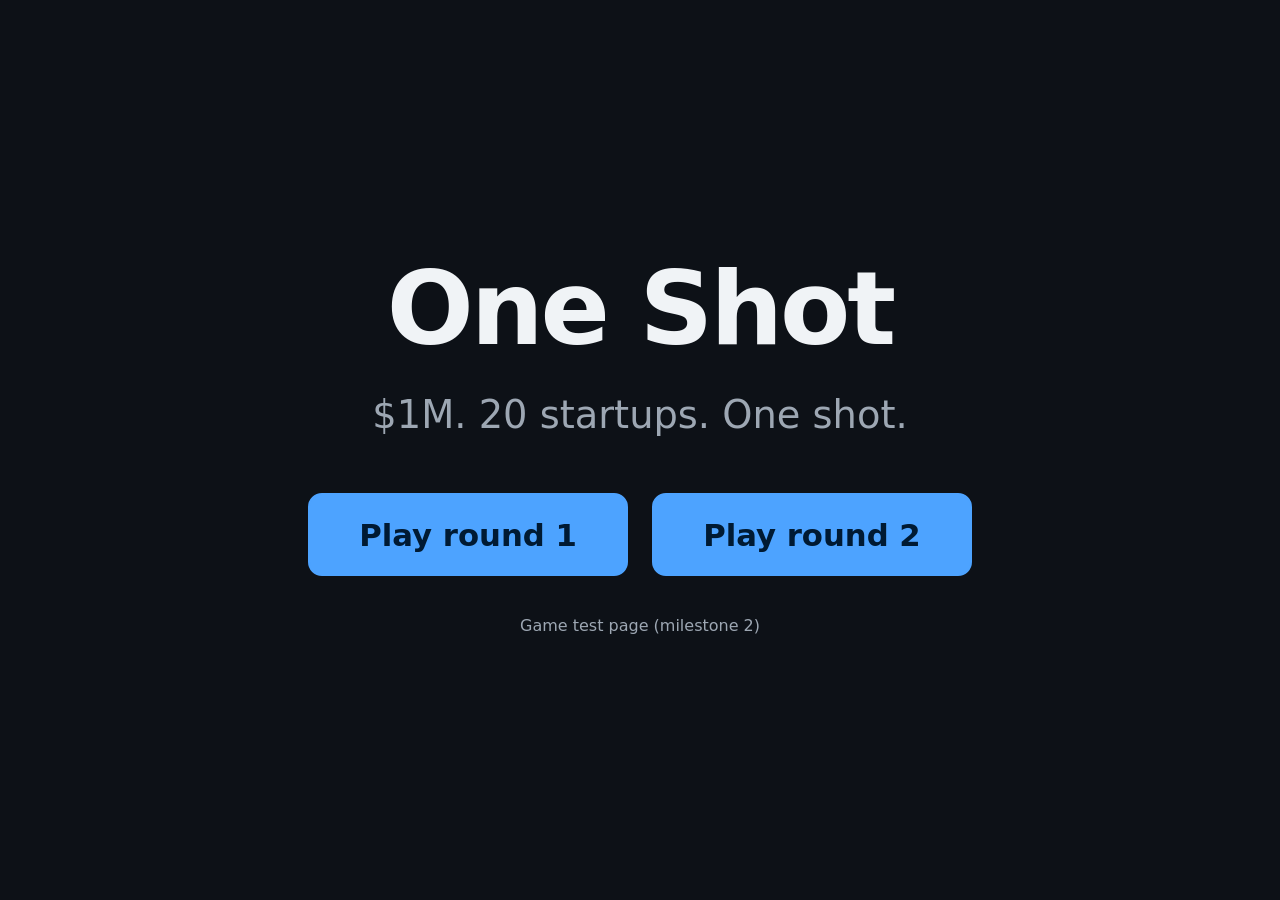
==== index.html @ 9111a74a "Milestone 2: 2D game logic - Two fixed seeded rounds of 20 fictional startups (unicorn world) - Inve" ====
<!DOCTYPE html>
<html lang="en">
<head>
  <meta charset="utf-8">
  <meta name="viewport" content="width=device-width, initial-scale=1">
  <title>One Shot</title>
  <link rel="stylesheet" href="css/style.css">
</head>
<body>
  <main id="app"></main>
  <script type="module" src="js/ui.js"></script>
</body>
</html>
---- css/style.css ----
/* One Shot: large text and high contrast for a projector. */

:root {
  --bg: #0d1117;
  --panel: #161b22;
  --line: #30363d;
  --text: #f0f3f6;
  --muted: #9da7b3;
  --gold: #ffcc33;
  --green: #2ecc71;
  --red: #ff5c5c;
  --blue: #4da3ff;
}

* { box-sizing: border-box; }

html, body {
  margin: 0;
  height: 100%;
  background: var(--bg);
  color: var(--text);
  font-family: system-ui, -apple-system, "Segoe UI", Roboto, sans-serif;
}

#app {
  min-height: 100vh;
  display: flex;
  justify-content: center;
  padding: 2vh 3vw;
}

section { width: 100%; max-width: 1400px; display: flex; flex-direction: column; align-items: center; }

/* ---------------------------------------------------------------- menu */

.menu { justify-content: center; text-align: center; gap: 1.5rem; }
.menu h1 { font-size: clamp(3rem, 8vw, 7rem); margin: 0; letter-spacing: -0.03em; }
.subtitle { font-size: clamp(1.4rem, 3vw, 2.4rem); color: var(--muted); margin: 0; }
.menu-buttons { display: flex; gap: 1.5rem; margin-top: 2rem; }
.hint { color: var(--muted); font-size: 1rem; }

/* ---------------------------------------------------------------- buttons */

.btn {
  font: inherit;
  font-size: clamp(1.3rem, 2.4vw, 2rem);
  font-weight: 700;
  padding: 0.7em 1.6em;
  border-radius: 14px;
  border: 2px solid var(--line);
  background: var(--panel);
  color: var(--text);
  cursor: pointer;
}
.btn:hover:not(:disabled) { filter: brightness(1.2); }
.btn:disabled { opacity: 0.25; cursor: not-allowed; }
.btn.primary { background: var(--blue); border-color: var(--blue); color: #001a33; }
.btn.invest { background: var(--green); border-color: var(--green); color: #002611; }
.btn.pass { background: transparent; border-color: var(--red); color: var(--red); }

kbd {
  font-family: ui-monospace, monospace;
  font-size: 0.6em;
  padding: 0.1em 0.45em;
  margin-left: 0.4em;
  border: 1px solid currentColor;
  border-radius: 6px;
  opacity: 0.7;
}

/* ---------------------------------------------------------------- top bar */

.topbar {
  width: 100%;
  display: flex;
  justify-content: space-between;
  align-items: baseline;
  font-size: clamp(1.2rem, 2.2vw, 1.8rem);
  color: var(--muted);
}
.counter strong { color: var(--text); font-size: 1.5em; }

.dots { display: flex; gap: 0.5rem; margin: 1rem 0 0.5rem; }
.dot { width: 18px; height: 18px; border-radius: 50%; border: 2px solid var(--line); }
.dot.passed { background: var(--line); }
.dot.current { background: var(--text); border-color: var(--text); }

.best-before { font-size: clamp(1rem, 1.8vw, 1.4rem); color: var(--muted); margin: 0.5rem 0 1rem; }
.best-before strong { color: var(--text); }

/* ---------------------------------------------------------------- card */

.card {
  position: relative;
  width: min(900px, 100%);
  background: var(--panel);
  border: 3px solid var(--line);
  border-radius: 24px;
  padding: 3.2rem 3rem 2.4rem;
  text-align: center;
}
.card.is-best { border-color: var(--gold); box-shadow: 0 0 40px rgba(255, 204, 51, 0.35); }

.badge {
  position: absolute;
  top: -1.4rem;
  left: 50%;
  transform: translateX(-50%);
  background: var(--gold);
  color: #2b2000;
  font-weight: 900;
  font-size: clamp(1.2rem, 2.4vw, 2rem);
  letter-spacing: 0.06em;
  padding: 0.35em 1em;
  border-radius: 999px;
  white-space: nowrap;
}
.badge.hidden { visibility: hidden; }

.sector { text-transform: uppercase; letter-spacing: 0.15em; color: var(--blue); font-weight: 700; font-size: clamp(1rem, 1.6vw, 1.3rem); }
.name { font-size: clamp(2.4rem, 5vw, 4.2rem); margin: 0.3rem 0 0.6rem; }
.pitch { font-size: clamp(1.2rem, 2.2vw, 1.8rem); color: var(--muted); margin: 0 auto 1.8rem; max-width: 34ch; }
.return-label { text-transform: uppercase; letter-spacing: 0.15em; color: var(--muted); font-size: clamp(0.9rem, 1.4vw, 1.1rem); }
.return { font-size: clamp(4rem, 10vw, 8rem); font-weight: 900; line-height: 1; margin-top: 0.3rem; }
.card.is-best .return { color: var(--gold); }
.last-note { color: var(--red); font-weight: 700; font-size: clamp(1.1rem, 2vw, 1.6rem); margin: 1.2rem 0 0; }

.actions { display: flex; gap: 2rem; margin-top: 2rem; }

/* ---------------------------------------------------------------- reveal */

.headline { font-size: clamp(2rem, 4vw, 3.4rem); margin: 1rem 0 0.5rem; text-align: center; }
.headline strong { color: var(--gold); }

.summary { display: flex; gap: 3rem; font-size: clamp(1.1rem, 2vw, 1.6rem); margin-bottom: 1.5rem; flex-wrap: wrap; justify-content: center; }
.summary .label { text-transform: uppercase; letter-spacing: 0.1em; color: var(--muted); font-size: 0.75em; margin-right: 0.4em; }

.grid { width: 100%; display: grid; grid-template-columns: repeat(10, 1fr); gap: 0.6rem; }
.tile {
  background: var(--panel);
  border: 2px solid var(--line);
  border-radius: 12px;
  padding: 0.6rem 0.5rem;
  min-height: 7.5rem;
  display: flex;
  flex-direction: column;
  gap: 0.2rem;
}
.tile.unseen { opacity: 0.55; border-style: dashed; }
.tile.picked { border-color: var(--blue); box-shadow: 0 0 18px rgba(77, 163, 255, 0.5); opacity: 1; }
.tile.top { border-color: var(--gold); opacity: 1; }
.tile.picked.top { border-color: var(--gold); box-shadow: 0 0 22px rgba(255, 204, 51, 0.6); }
.tile-pos { color: var(--muted); font-size: 0.85rem; }
.unseen-label { font-size: 0.7rem; text-transform: uppercase; letter-spacing: 0.05em; }
.tile-name { font-weight: 700; font-size: 0.95rem; line-height: 1.15; }
.tile-value { font-size: 1.5rem; font-weight: 900; margin-top: auto; }
.tile.top .tile-value { color: var(--gold); }
.tile-tags { display: flex; flex-wrap: wrap; gap: 0.25rem; }

.tag { font-size: 0.72rem; font-weight: 800; padding: 0.15em 0.5em; border-radius: 999px; }
.tag.best { background: var(--gold); color: #2b2000; }
.tag.room { background: var(--blue); color: #001a33; }
.tag.bot { background: var(--text); color: var(--bg); }

.reveal-actions { margin-top: 1.5rem; width: 100%; display: flex; justify-content: center; }

.bots { border-collapse: collapse; font-size: clamp(1rem, 1.7vw, 1.35rem); width: min(1100px, 100%); }
.bots th, .bots td { padding: 0.5em 0.8em; border-bottom: 1px solid var(--line); text-align: left; }
.bots th { color: var(--muted); font-weight: 600; text-transform: uppercase; font-size: 0.75em; letter-spacing: 0.08em; }
.bots .room-row td { color: var(--blue); font-weight: 700; }
.bots .winner td:last-child { color: var(--gold); font-weight: 800; }
.stuck { font-size: 0.7em; color: var(--red); text-transform: uppercase; margin-left: 0.4em; }

/* ---------------------------------------------------------------- round 2: observe-only zone */

.dots.with-zone { align-items: flex-end; margin-top: 2.2rem; }
.zone {
  position: relative;
  display: flex;
  gap: 0.5rem;
  padding: 0.35rem 0.5rem;
  border-radius: 999px;
  background: rgba(77, 163, 255, 0.12);
  border: 2px dashed rgba(77, 163, 255, 0.5);
}
.zone.active { background: rgba(77, 163, 255, 0.25); border-color: var(--blue); }
.zone-label {
  position: absolute;
  bottom: calc(100% + 0.3rem);
  left: 50%;
  transform: translateX(-50%);
  white-space: nowrap;
  font-size: 0.9rem;
  font-weight: 800;
  letter-spacing: 0.1em;
  text-transform: uppercase;
  color: var(--blue);
}
.zone-end {
  position: relative;
  width: 3px;
  height: 2.4rem;
  background: var(--gold);
  border-radius: 2px;
  margin: 0 0.2rem;
}
.zone-end span {
  position: absolute;
  bottom: calc(100% + 0.2rem);
  left: 50%;
  transform: translateX(-50%);
  font-weight: 900;
  color: var(--gold);
  font-size: 1rem;
}
.zone-chip {
  display: inline-block;
  margin-bottom: 0.8rem;
  padding: 0.25em 0.9em;
  border-radius: 999px;
  border: 2px dashed var(--blue);
  color: var(--blue);
  font-weight: 800;
  text-transform: uppercase;
  letter-spacing: 0.1em;
  font-size: clamp(0.9rem, 1.5vw, 1.2rem);
}

/* ---------------------------------------------------------------- round 2 reveal: row of 20 */

.strip-wrap { width: 100%; }
.strip-caption { text-align: center; color: var(--muted); margin: 0 0 2.2rem; font-size: clamp(0.9rem, 1.5vw, 1.2rem); }
.strip { position: relative; display: grid; grid-template-columns: repeat(20, 1fr); }
.cell {
  margin: 0 2px;
  background: var(--panel);
  border: 2px solid var(--line);
  border-radius: 10px;
  padding: 0.4rem 0.25rem;
  min-height: 9rem;
  display: flex;
  flex-direction: column;
  align-items: center;
  text-align: center;
  gap: 0.2rem;
  overflow: hidden;
}
.cell.unseen { opacity: 0.55; border-style: dashed; }
.cell.picked { border-color: var(--blue); box-shadow: 0 0 14px rgba(77, 163, 255, 0.5); opacity: 1; }
.cell.top { border-color: var(--gold); opacity: 1; }
.cell-pos { color: var(--muted); font-size: 0.8rem; }
.cell-name { font-size: 0.68rem; font-weight: 700; line-height: 1.1; max-height: 2.2em; overflow: hidden; }
.cell-value { font-size: clamp(0.8rem, 1.1vw, 1.1rem); font-weight: 900; margin-top: auto; }
.cell.top .cell-value { color: var(--gold); }
.cell-tags { display: flex; flex-direction: column; gap: 0.2rem; align-items: center; }

.zone-mark {
  position: absolute;
  top: -0.8rem;
  bottom: -0.4rem;
  width: 0;
  border-left: 2px dashed var(--muted);
  pointer-events: none;
}
.zone-mark span {
  position: absolute;
  bottom: 100%;
  left: 0;
  transform: translateX(-50%);
  font-size: 0.95rem;
  font-weight: 800;
  color: var(--muted);
  background: var(--bg);
  padding: 0 0.3em;
}
.zone-mark.main { border-left: 3px solid var(--gold); }
.zone-mark.main span { color: var(--gold); }
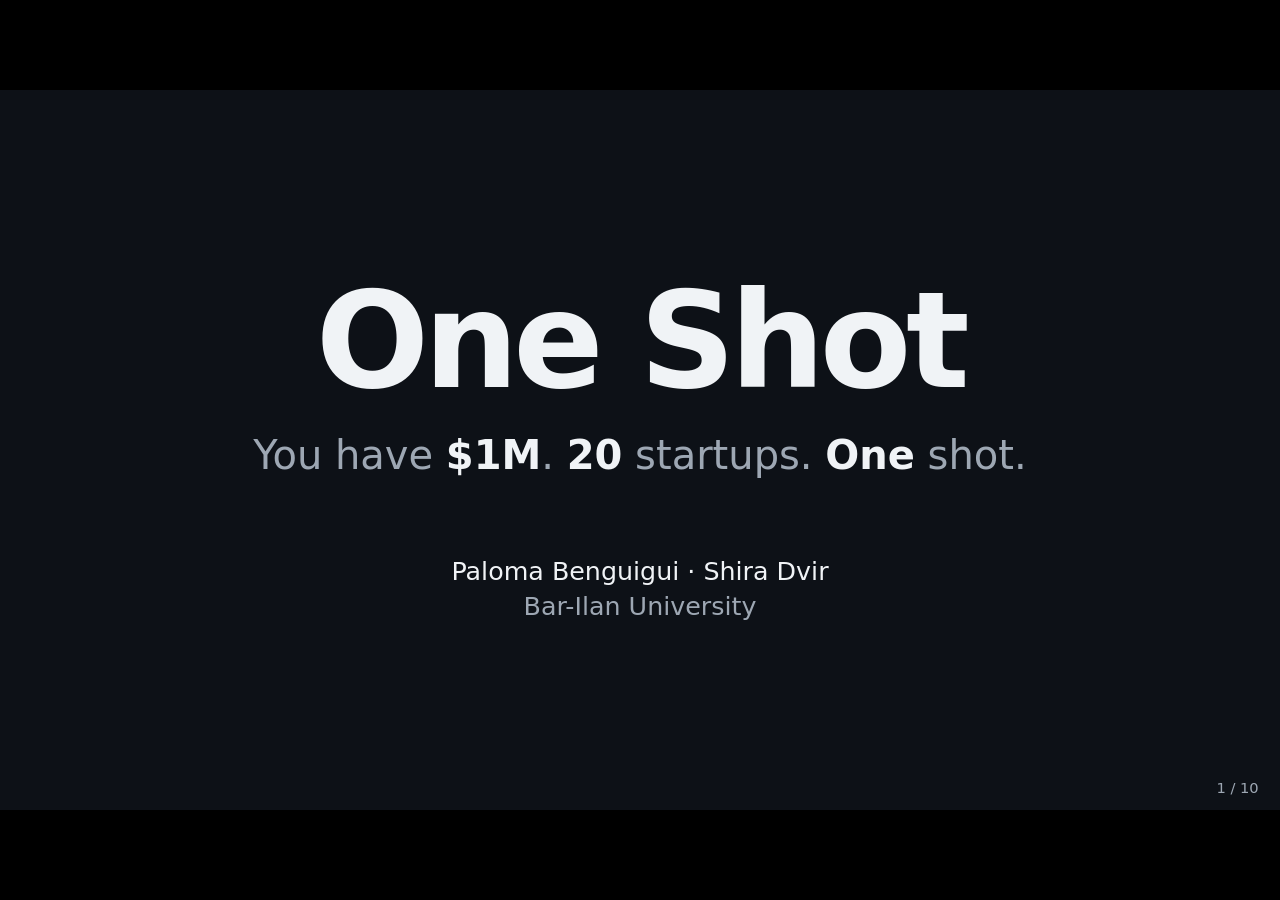
==== commit a5027886: "Milestone 3: 10-slide presentation shell - index.html is now the deck; js/slides.js handles slides, " ====
--- a/index.html
+++ b/index.html
@@ -7,7 +7,7 @@
   <link rel="stylesheet" href="css/style.css">
 </head>
 <body>
-  <main id="app"></main>
-  <script type="module" src="js/ui.js"></script>
+  <div id="stage"></div>
+  <script type="module" src="js/slides.js"></script>
 </body>
 </html>
--- a/css/style.css
+++ b/css/style.css
@@ -1,4 +1,5 @@
-/* One Shot: large text and high contrast for a projector. */
+/* One Shot. Every slide is designed at 1920x1080 and scaled to fit the screen
+   (see fit() in js/slides.js), so all sizes here are fixed pixels. */
 
 :root {
   --bg: #0d1117;
@@ -17,37 +18,108 @@
 html, body {
   margin: 0;
   height: 100%;
-  background: var(--bg);
+  overflow: hidden;
+  background: #000;
   color: var(--text);
   font-family: system-ui, -apple-system, "Segoe UI", Roboto, sans-serif;
 }
 
-#app {
-  min-height: 100vh;
-  display: flex;
-  justify-content: center;
-  padding: 2vh 3vw;
-}
-
-section { width: 100%; max-width: 1400px; display: flex; flex-direction: column; align-items: center; }
-
-/* ---------------------------------------------------------------- menu */
-
-.menu { justify-content: center; text-align: center; gap: 1.5rem; }
-.menu h1 { font-size: clamp(3rem, 8vw, 7rem); margin: 0; letter-spacing: -0.03em; }
-.subtitle { font-size: clamp(1.4rem, 3vw, 2.4rem); color: var(--muted); margin: 0; }
-.menu-buttons { display: flex; gap: 1.5rem; margin-top: 2rem; }
-.hint { color: var(--muted); font-size: 1rem; }
+#stage {
+  position: absolute;
+  left: 50%;
+  top: 50%;
+  width: 1920px;
+  height: 1080px;
+  transform-origin: center center;
+  background: var(--bg);
+  overflow: hidden;
+}
+
+.slide {
+  position: absolute;
+  inset: 0;
+  padding: 44px 80px;
+  display: flex;
+  flex-direction: column;
+  align-items: center;
+}
+
+.slide-num { position: absolute; right: 32px; bottom: 20px; color: var(--muted); font-size: 22px; }
+
+.muted { color: var(--muted); }
+
+/* ---------------------------------------------------------------- text slides */
+
+.center { flex: 1; width: 100%; display: flex; flex-direction: column; align-items: center; justify-content: center; text-align: center; }
+.kicker { text-transform: uppercase; letter-spacing: 0.2em; color: var(--blue); font-weight: 800; font-size: 30px; margin: 0 0 20px; }
+.big { font-size: 88px; margin: 0 0 48px; letter-spacing: -0.02em; }
+
+.title { font-size: 200px; margin: 0; letter-spacing: -0.04em; line-height: 1; }
+.tagline { font-size: 60px; color: var(--muted); margin: 36px 0 0; }
+.tagline strong { color: var(--text); }
+.authors { margin-top: 110px; font-size: 38px; }
+.authors p { margin: 8px 0; }
+
+.rules { list-style: none; padding: 0; margin: 20px 0 0; text-align: left; font-size: 52px; }
+.rules li { display: flex; align-items: center; gap: 32px; margin: 30px 0; }
+.rules li span {
+  flex: none; width: 76px; height: 76px; border-radius: 50%;
+  background: var(--blue); color: #001a33; font-weight: 900;
+  display: flex; align-items: center; justify-content: center;
+}
+.goal { margin-top: 56px; font-size: 44px; color: var(--gold); font-weight: 700; }
+
+/* slide 5: the 37% rule */
+.rule-row { display: grid; grid-template-columns: repeat(20, 72px); gap: 10px; }
+.rule-box {
+  height: 96px; border-radius: 12px; font-size: 30px; font-weight: 800;
+  display: flex; align-items: center; justify-content: center;
+}
+.rule-box.observe { background: rgba(77, 163, 255, 0.18); border: 3px dashed var(--blue); color: var(--blue); }
+.rule-box.leap { background: rgba(46, 204, 113, 0.12); border: 3px solid var(--green); color: var(--green); }
+.rule-legend { display: flex; gap: 120px; margin-top: 48px; font-size: 36px; line-height: 1.4; }
+.observe-text strong { color: var(--blue); }
+.leap-text strong { color: var(--green); }
+.rule-note { font-size: 30px; margin-top: 56px; }
+
+/* slides 7-9 placeholder */
+.placeholder {
+  border: 4px dashed var(--line); border-radius: 28px; padding: 60px 120px;
+  font-size: 56px; font-weight: 800; color: var(--muted);
+}
+.placeholder span { font-size: 34px; font-weight: 500; }
+
+/* slide 10 */
+.stops { position: relative; width: 1500px; margin: -40px 0 40px; }
+.pins { position: relative; height: 130px; }
+.pin {
+  position: absolute; bottom: 56px; transform: translateX(-50%);
+  font-size: 26px; font-weight: 800; line-height: 1.15; padding: 8px 16px; border-radius: 12px; white-space: nowrap;
+}
+.pin.r1 { background: var(--text); color: var(--bg); }
+.pin.r2 { background: var(--blue); color: #001a33; }
+.pos-row { position: relative; display: grid; grid-template-columns: repeat(20, 1fr); }
+.pos-cell {
+  margin: 0 3px; height: 70px; border-radius: 10px; background: var(--panel); border: 2px solid var(--line);
+  display: flex; align-items: center; justify-content: center; font-size: 24px; color: var(--muted);
+}
+.lessons { font-size: 40px; line-height: 1.35; margin-top: 20px; }
+.lessons p { margin: 14px 0; }
+.final { font-size: 46px; font-weight: 800; line-height: 1.3; color: var(--gold); margin: 40px auto 0; max-width: 1500px; }
+
+.empty { flex: 1; display: flex; flex-direction: column; justify-content: center; align-items: center; font-size: 52px; }
+.empty p { margin: 10px 0; }
+.empty .muted { font-size: 32px; }
 
 /* ---------------------------------------------------------------- buttons */
 
 .btn {
   font: inherit;
-  font-size: clamp(1.3rem, 2.4vw, 2rem);
+  font-size: 40px;
   font-weight: 700;
-  padding: 0.7em 1.6em;
-  border-radius: 14px;
-  border: 2px solid var(--line);
+  padding: 20px 56px;
+  border-radius: 18px;
+  border: 3px solid var(--line);
   background: var(--panel);
   color: var(--text);
   cursor: pointer;
@@ -60,206 +132,203 @@
 
 kbd {
   font-family: ui-monospace, monospace;
-  font-size: 0.6em;
-  padding: 0.1em 0.45em;
-  margin-left: 0.4em;
-  border: 1px solid currentColor;
-  border-radius: 6px;
+  font-size: 24px;
+  padding: 2px 10px;
+  margin-left: 12px;
+  border: 2px solid currentColor;
+  border-radius: 8px;
   opacity: 0.7;
-}
-
-/* ---------------------------------------------------------------- top bar */
+  vertical-align: middle;
+}
+
+/* ---------------------------------------------------------------- game: play */
+
+.play, .reveal, .invested { width: 100%; height: 100%; display: flex; flex-direction: column; align-items: center; }
 
 .topbar {
   width: 100%;
   display: flex;
   justify-content: space-between;
   align-items: baseline;
-  font-size: clamp(1.2rem, 2.2vw, 1.8rem);
+  font-size: 34px;
   color: var(--muted);
 }
-.counter strong { color: var(--text); font-size: 1.5em; }
-
-.dots { display: flex; gap: 0.5rem; margin: 1rem 0 0.5rem; }
-.dot { width: 18px; height: 18px; border-radius: 50%; border: 2px solid var(--line); }
+.counter strong { color: var(--text); font-size: 46px; }
+
+.dots { display: flex; align-items: center; gap: 10px; margin-top: 16px; }
+.dots.with-zone { align-items: flex-end; margin-top: 40px; }
+.dot { width: 24px; height: 24px; border-radius: 50%; border: 3px solid var(--line); }
 .dot.passed { background: var(--line); }
 .dot.current { background: var(--text); border-color: var(--text); }
 
-.best-before { font-size: clamp(1rem, 1.8vw, 1.4rem); color: var(--muted); margin: 0.5rem 0 1rem; }
+/* Fixed gap below this line keeps it clear of the badge on the card. */
+.best-before { font-size: 28px; color: var(--muted); margin: 18px 0 0; height: 36px; }
 .best-before strong { color: var(--text); }
-
-/* ---------------------------------------------------------------- card */
 
 .card {
   position: relative;
-  width: min(900px, 100%);
+  width: 1100px;
+  margin-top: 60px;
   background: var(--panel);
-  border: 3px solid var(--line);
-  border-radius: 24px;
-  padding: 3.2rem 3rem 2.4rem;
+  border: 4px solid var(--line);
+  border-radius: 32px;
+  padding: 56px 60px 36px;
   text-align: center;
 }
-.card.is-best { border-color: var(--gold); box-shadow: 0 0 40px rgba(255, 204, 51, 0.35); }
+.card.is-best { border-color: var(--gold); box-shadow: 0 0 60px rgba(255, 204, 51, 0.35); }
 
 .badge {
   position: absolute;
-  top: -1.4rem;
+  top: -32px;
   left: 50%;
   transform: translateX(-50%);
+  height: 64px;
+  line-height: 64px;
+  padding: 0 40px;
   background: var(--gold);
   color: #2b2000;
   font-weight: 900;
-  font-size: clamp(1.2rem, 2.4vw, 2rem);
+  font-size: 34px;
   letter-spacing: 0.06em;
-  padding: 0.35em 1em;
   border-radius: 999px;
   white-space: nowrap;
 }
 .badge.hidden { visibility: hidden; }
 
-.sector { text-transform: uppercase; letter-spacing: 0.15em; color: var(--blue); font-weight: 700; font-size: clamp(1rem, 1.6vw, 1.3rem); }
-.name { font-size: clamp(2.4rem, 5vw, 4.2rem); margin: 0.3rem 0 0.6rem; }
-.pitch { font-size: clamp(1.2rem, 2.2vw, 1.8rem); color: var(--muted); margin: 0 auto 1.8rem; max-width: 34ch; }
-.return-label { text-transform: uppercase; letter-spacing: 0.15em; color: var(--muted); font-size: clamp(0.9rem, 1.4vw, 1.1rem); }
-.return { font-size: clamp(4rem, 10vw, 8rem); font-weight: 900; line-height: 1; margin-top: 0.3rem; }
+.sector { text-transform: uppercase; letter-spacing: 0.15em; color: var(--blue); font-weight: 700; font-size: 26px; }
+.name { font-size: 80px; margin: 8px 0 12px; line-height: 1.1; }
+.pitch { font-size: 34px; color: var(--muted); margin: 0 auto 24px; max-width: 30ch; line-height: 1.2; }
+.return-label { text-transform: uppercase; letter-spacing: 0.15em; color: var(--muted); font-size: 22px; }
+.return { font-size: 130px; font-weight: 900; line-height: 1; margin-top: 6px; }
 .card.is-best .return { color: var(--gold); }
-.last-note { color: var(--red); font-weight: 700; font-size: clamp(1.1rem, 2vw, 1.6rem); margin: 1.2rem 0 0; }
-
-.actions { display: flex; gap: 2rem; margin-top: 2rem; }
-
-/* ---------------------------------------------------------------- reveal */
-
-.headline { font-size: clamp(2rem, 4vw, 3.4rem); margin: 1rem 0 0.5rem; text-align: center; }
-.headline strong { color: var(--gold); }
-
-.summary { display: flex; gap: 3rem; font-size: clamp(1.1rem, 2vw, 1.6rem); margin-bottom: 1.5rem; flex-wrap: wrap; justify-content: center; }
-.summary .label { text-transform: uppercase; letter-spacing: 0.1em; color: var(--muted); font-size: 0.75em; margin-right: 0.4em; }
-
-.grid { width: 100%; display: grid; grid-template-columns: repeat(10, 1fr); gap: 0.6rem; }
-.tile {
-  background: var(--panel);
-  border: 2px solid var(--line);
-  border-radius: 12px;
-  padding: 0.6rem 0.5rem;
-  min-height: 7.5rem;
-  display: flex;
-  flex-direction: column;
-  gap: 0.2rem;
-}
-.tile.unseen { opacity: 0.55; border-style: dashed; }
-.tile.picked { border-color: var(--blue); box-shadow: 0 0 18px rgba(77, 163, 255, 0.5); opacity: 1; }
-.tile.top { border-color: var(--gold); opacity: 1; }
-.tile.picked.top { border-color: var(--gold); box-shadow: 0 0 22px rgba(255, 204, 51, 0.6); }
-.tile-pos { color: var(--muted); font-size: 0.85rem; }
-.unseen-label { font-size: 0.7rem; text-transform: uppercase; letter-spacing: 0.05em; }
-.tile-name { font-weight: 700; font-size: 0.95rem; line-height: 1.15; }
-.tile-value { font-size: 1.5rem; font-weight: 900; margin-top: auto; }
-.tile.top .tile-value { color: var(--gold); }
-.tile-tags { display: flex; flex-wrap: wrap; gap: 0.25rem; }
-
-.tag { font-size: 0.72rem; font-weight: 800; padding: 0.15em 0.5em; border-radius: 999px; }
-.tag.best { background: var(--gold); color: #2b2000; }
-.tag.room { background: var(--blue); color: #001a33; }
-.tag.bot { background: var(--text); color: var(--bg); }
-
-.reveal-actions { margin-top: 1.5rem; width: 100%; display: flex; justify-content: center; }
-
-.bots { border-collapse: collapse; font-size: clamp(1rem, 1.7vw, 1.35rem); width: min(1100px, 100%); }
-.bots th, .bots td { padding: 0.5em 0.8em; border-bottom: 1px solid var(--line); text-align: left; }
-.bots th { color: var(--muted); font-weight: 600; text-transform: uppercase; font-size: 0.75em; letter-spacing: 0.08em; }
-.bots .room-row td { color: var(--blue); font-weight: 700; }
-.bots .winner td:last-child { color: var(--gold); font-weight: 800; }
-.stuck { font-size: 0.7em; color: var(--red); text-transform: uppercase; margin-left: 0.4em; }
-
-/* ---------------------------------------------------------------- round 2: observe-only zone */
-
-.dots.with-zone { align-items: flex-end; margin-top: 2.2rem; }
+.last-note { color: var(--red); font-weight: 700; font-size: 32px; margin: 14px 0 0; }
+
+.actions { display: flex; gap: 48px; margin-top: 36px; }
+
+/* round 2: observe-only zone */
 .zone {
   position: relative;
   display: flex;
-  gap: 0.5rem;
-  padding: 0.35rem 0.5rem;
+  gap: 10px;
+  padding: 7px 10px;
   border-radius: 999px;
   background: rgba(77, 163, 255, 0.12);
-  border: 2px dashed rgba(77, 163, 255, 0.5);
+  border: 3px dashed rgba(77, 163, 255, 0.5);
 }
 .zone.active { background: rgba(77, 163, 255, 0.25); border-color: var(--blue); }
 .zone-label {
   position: absolute;
-  bottom: calc(100% + 0.3rem);
+  bottom: calc(100% + 6px);
   left: 50%;
   transform: translateX(-50%);
   white-space: nowrap;
-  font-size: 0.9rem;
+  font-size: 20px;
   font-weight: 800;
   letter-spacing: 0.1em;
   text-transform: uppercase;
   color: var(--blue);
 }
-.zone-end {
-  position: relative;
-  width: 3px;
-  height: 2.4rem;
-  background: var(--gold);
-  border-radius: 2px;
-  margin: 0 0.2rem;
-}
+.zone-end { position: relative; width: 4px; height: 44px; background: var(--gold); border-radius: 2px; margin: 0 4px; }
 .zone-end span {
   position: absolute;
-  bottom: calc(100% + 0.2rem);
+  bottom: calc(100% + 4px);
   left: 50%;
   transform: translateX(-50%);
   font-weight: 900;
   color: var(--gold);
-  font-size: 1rem;
+  font-size: 22px;
 }
 .zone-chip {
   display: inline-block;
-  margin-bottom: 0.8rem;
-  padding: 0.25em 0.9em;
+  margin-bottom: 10px;
+  padding: 4px 18px;
   border-radius: 999px;
-  border: 2px dashed var(--blue);
+  border: 3px dashed var(--blue);
   color: var(--blue);
   font-weight: 800;
   text-transform: uppercase;
   letter-spacing: 0.1em;
-  font-size: clamp(0.9rem, 1.5vw, 1.2rem);
-}
-
-/* ---------------------------------------------------------------- round 2 reveal: row of 20 */
-
+  font-size: 20px;
+}
+
+/* round 1: pause after investing */
+.invested { justify-content: center; text-align: center; }
+.invested-label { font-size: 40px; color: var(--muted); margin: 0; text-transform: uppercase; letter-spacing: 0.15em; }
+.invested-name { font-size: 96px; margin: 20px 0 10px; }
+.invested-value { font-size: 160px; font-weight: 900; color: var(--blue); line-height: 1; }
+.invested-question { font-size: 56px; font-weight: 800; margin: 50px 0 40px; }
+
+/* ---------------------------------------------------------------- game: reveal */
+
+.headline { font-size: 68px; margin: 14px 0 6px; text-align: center; }
+.headline strong { color: var(--gold); }
+
+.summary { display: flex; gap: 70px; font-size: 34px; margin-bottom: 30px; justify-content: center; }
+.summary .label { text-transform: uppercase; letter-spacing: 0.1em; color: var(--muted); font-size: 24px; margin-right: 10px; }
+
+/* round 1: two rows of 10 */
+.grid { width: 100%; display: grid; grid-template-columns: repeat(10, minmax(0, 1fr)); gap: 16px; margin-top: 30px; }
+.tile {
+  background: var(--panel);
+  border: 3px solid var(--line);
+  border-radius: 16px;
+  padding: 12px 10px;
+  height: 270px;
+  display: flex;
+  flex-direction: column;
+  gap: 6px;
+  overflow: hidden;
+}
+.tile.unseen { opacity: 0.55; border-style: dashed; }
+.tile.picked { border-color: var(--blue); box-shadow: 0 0 24px rgba(77, 163, 255, 0.5); opacity: 1; }
+.tile.top { border-color: var(--gold); opacity: 1; }
+.tile.picked.top { border-color: var(--gold); box-shadow: 0 0 28px rgba(255, 204, 51, 0.6); }
+.tile-pos { color: var(--muted); font-size: 20px; }
+.unseen-label { font-size: 15px; text-transform: uppercase; letter-spacing: 0.05em; }
+.tile-name { font-weight: 700; font-size: 19px; line-height: 1.15; overflow-wrap: break-word; }
+.tile-value { font-size: 46px; font-weight: 900; margin-top: auto; }
+.tile.top .tile-value { color: var(--gold); }
+.tile-tags { display: flex; flex-wrap: wrap; gap: 6px; min-height: 28px; }
+
+.tag { font-size: 18px; font-weight: 800; padding: 3px 12px; border-radius: 999px; }
+.tag.best { background: var(--gold); color: #2b2000; }
+.tag.room { background: var(--blue); color: #001a33; }
+.tag.bot { background: var(--text); color: var(--bg); }
+
+/* round 2: one row of 20 */
 .strip-wrap { width: 100%; }
-.strip-caption { text-align: center; color: var(--muted); margin: 0 0 2.2rem; font-size: clamp(0.9rem, 1.5vw, 1.2rem); }
-.strip { position: relative; display: grid; grid-template-columns: repeat(20, 1fr); }
+.strip-caption { text-align: center; color: var(--muted); margin: 0 0 44px; font-size: 26px; }
+.strip { position: relative; display: grid; grid-template-columns: repeat(20, minmax(0, 1fr)); }
 .cell {
-  margin: 0 2px;
+  margin: 0 4px;
   background: var(--panel);
-  border: 2px solid var(--line);
-  border-radius: 10px;
-  padding: 0.4rem 0.25rem;
-  min-height: 9rem;
+  border: 3px solid var(--line);
+  border-radius: 12px;
+  padding: 8px 4px;
+  height: 240px;
   display: flex;
   flex-direction: column;
   align-items: center;
   text-align: center;
-  gap: 0.2rem;
+  gap: 4px;
   overflow: hidden;
 }
 .cell.unseen { opacity: 0.55; border-style: dashed; }
-.cell.picked { border-color: var(--blue); box-shadow: 0 0 14px rgba(77, 163, 255, 0.5); opacity: 1; }
+.cell.picked { border-color: var(--blue); box-shadow: 0 0 18px rgba(77, 163, 255, 0.5); opacity: 1; }
 .cell.top { border-color: var(--gold); opacity: 1; }
-.cell-pos { color: var(--muted); font-size: 0.8rem; }
-.cell-name { font-size: 0.68rem; font-weight: 700; line-height: 1.1; max-height: 2.2em; overflow: hidden; }
-.cell-value { font-size: clamp(0.8rem, 1.1vw, 1.1rem); font-weight: 900; margin-top: auto; }
+.cell-pos { color: var(--muted); font-size: 20px; }
+.cell-name { font-size: 12px; font-weight: 700; line-height: 1.15; height: 46px; overflow: hidden; overflow-wrap: break-word; }
+.cell-value { font-size: 21px; font-weight: 900; margin-top: 6px; white-space: nowrap; }
 .cell.top .cell-value { color: var(--gold); }
-.cell-tags { display: flex; flex-direction: column; gap: 0.2rem; align-items: center; }
+.cell-tags { display: flex; flex-direction: column; gap: 4px; align-items: center; margin-top: auto; }
+.cell .tag { font-size: 16px; padding: 2px 8px; }
 
 .zone-mark {
   position: absolute;
-  top: -0.8rem;
-  bottom: -0.4rem;
+  top: -16px;
+  bottom: -8px;
   width: 0;
-  border-left: 2px dashed var(--muted);
+  border-left: 3px dashed var(--muted);
   pointer-events: none;
 }
 .zone-mark span {
@@ -267,11 +336,20 @@
   bottom: 100%;
   left: 0;
   transform: translateX(-50%);
-  font-size: 0.95rem;
+  font-size: 22px;
   font-weight: 800;
   color: var(--muted);
   background: var(--bg);
-  padding: 0 0.3em;
-}
-.zone-mark.main { border-left: 3px solid var(--gold); }
+  padding: 0 6px;
+}
+.zone-mark.main { border-left: 4px solid var(--gold); }
 .zone-mark.main span { color: var(--gold); }
+
+.reveal-actions { margin-top: 44px; }
+
+.bots { border-collapse: collapse; font-size: 28px; width: 1400px; margin-top: 36px; }
+.bots th, .bots td { padding: 10px 18px; border-bottom: 2px solid var(--line); text-align: left; }
+.bots th { color: var(--muted); font-weight: 600; text-transform: uppercase; font-size: 20px; letter-spacing: 0.08em; }
+.bots .room-row td { color: var(--blue); font-weight: 700; }
+.bots .winner td:last-child { color: var(--gold); font-weight: 800; }
+.stuck { font-size: 18px; color: var(--red); text-transform: uppercase; margin-left: 8px; }
